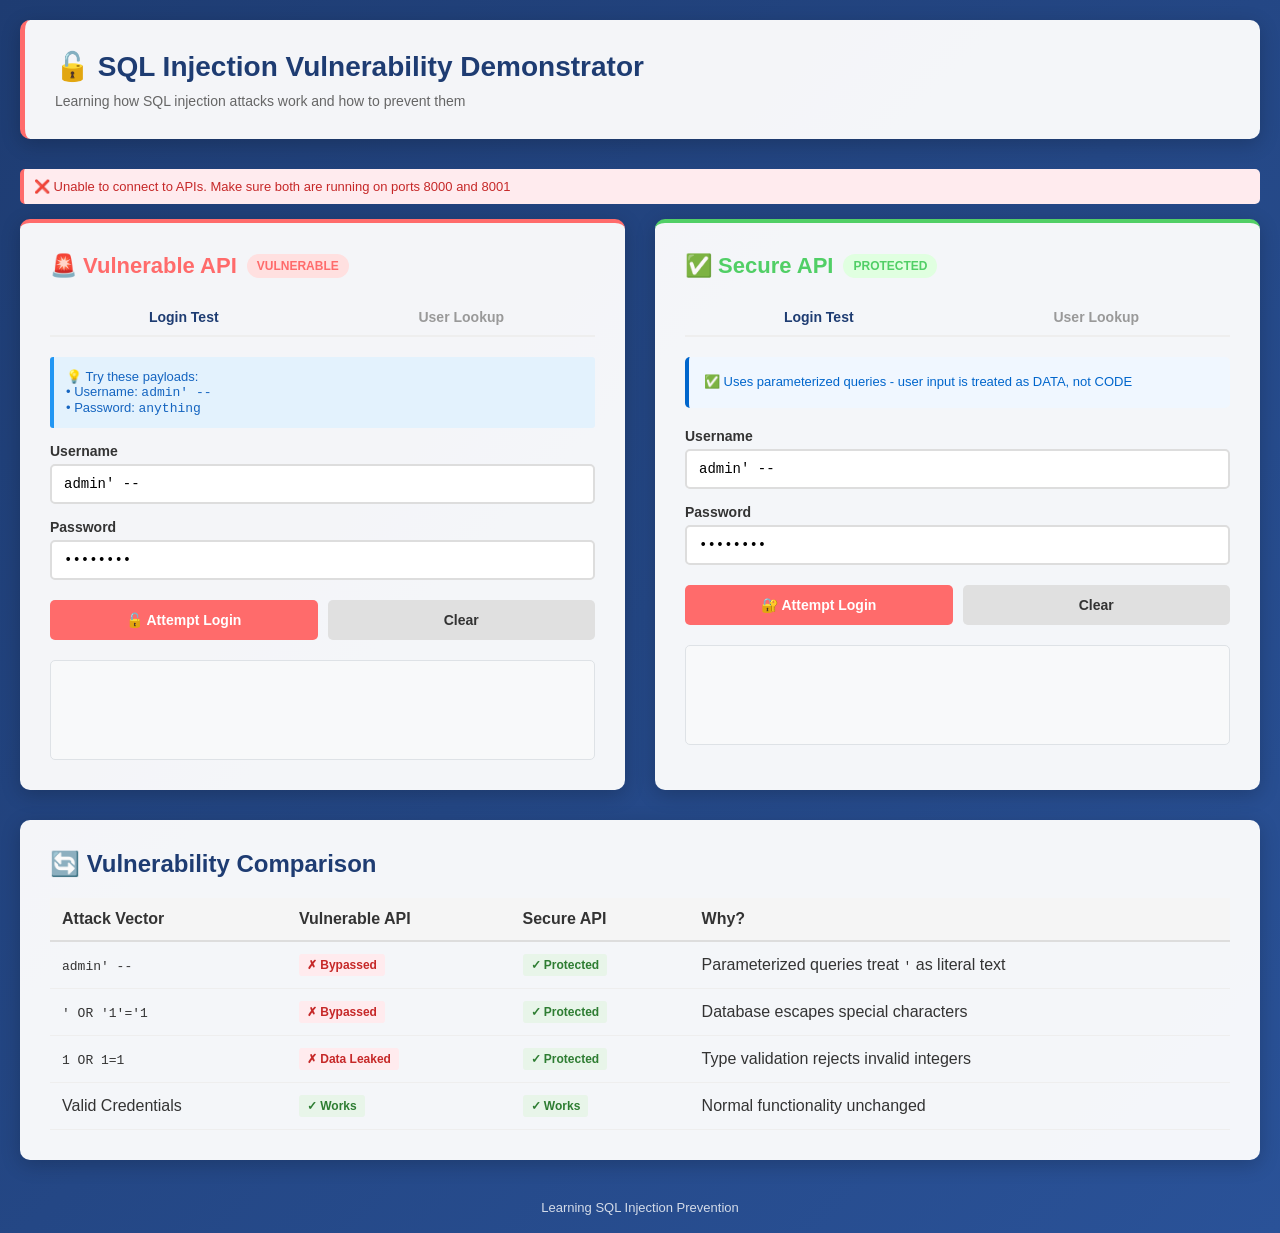
==== index.html @ 81f7cab9 "Refactor: Renaming frontend.html to index.html for Vercel deployment" ====
<!DOCTYPE html>
<html lang="en">
<head>
    <meta charset="UTF-8">
    <meta name="viewport" content="width=device-width, initial-scale=1.0">
    <title>SQL Injection Vulnerability Demonstrator</title>
    <script src="frontend.js"></script>
    <link rel="stylesheet" href="frontend.css">
    
</head>
<body>
    <div class="container">
        <header>
            <h1>🔓 SQL Injection Vulnerability Demonstrator</h1>
            <p>Learning how SQL injection attacks work and how to prevent them</p>
           
        </header>

        <div id="status" class="status disconnected">
            Checking API connection...
        </div>

        <div class="main-content">
            <!-- VULNERABLE API PANEL -->
            <div class="panel vulnerable">
                <h2>
                    🚨 Vulnerable API
                    <span class="badge vulnerable">VULNERABLE</span>
                </h2>
                
                <div class="tabs">
                    <button class="tab active" onclick="switchTab(event, 'vuln-login')">Login Test</button>
                    <button class="tab" onclick="switchTab(event, 'vuln-lookup')">User Lookup</button>
                </div>

                <!-- LOGIN TEST TAB -->
                <div id="vuln-login" class="tab-content active">
                    <div class="attack-info">
                        💡 Try these payloads:<br>
                        • Username: <code>admin' --</code><br>
                        • Password: <code>anything</code>
                    </div>

                    <form onsubmit="exploitVulnerableLogin(event)">
                        <div class="form-group">
                            <label>Username</label>
                            <input type="text" id="vuln-username" placeholder="Try: admin' --" value="admin' --">
                        </div>

                        <div class="form-group">
                            <label>Password</label>
                            <input type="password" id="vuln-password" placeholder="Try: anything" value="anything">
                        </div>

                        <div class="button-group">
                            <button type="submit" class="attack-btn">🔓 Attempt Login</button>
                            <button type="button" class="clear-btn" onclick="clearVulnLogin()">Clear</button>
                        </div>
                    </form>

                    <div id="vuln-login-query" class="query-display" style="display:none;"></div>
                    <div id="vuln-login-result" class="result-box"></div>
                </div>

                <!-- USER LOOKUP TAB -->
                <div id="vuln-lookup" class="tab-content">
                    <div class="attack-info">
                        💡 Try these payloads:<br>
                        • User ID: <code>1 OR 1=1</code><br>
                        • This returns ALL users instead of one
                    </div>

                    <form onsubmit="exploitVulnerableLookup(event)">
                        <div class="form-group">
                            <label>User ID</label>
                            <input type="text" id="vuln-userid" placeholder="Try: 1 OR 1=1" value="1 OR 1=1">
                        </div>

                        <div class="button-group">
                            <button type="submit" class="attack-btn">🔓 Lookup Users</button>
                            <button type="button" class="clear-btn" onclick="clearVulnLookup()">Clear</button>
                        </div>
                    </form>

                    <div id="vuln-lookup-query" class="query-display" style="display:none;"></div>
                    <div id="vuln-lookup-result" class="result-box"></div>
                </div>
            </div>

            <!-- SECURE API PANEL -->
            <div class="panel secure">
                <h2>
                    ✅ Secure API
                    <span class="badge secure">PROTECTED</span>
                </h2>
                
                <div class="tabs">
                    <button class="tab active" onclick="switchTab(event, 'sec-login')">Login Test</button>
                    <button class="tab" onclick="switchTab(event, 'sec-lookup')">User Lookup</button>
                </div>

                <!-- LOGIN TEST TAB -->
                <div id="sec-login" class="tab-content active">
                    <div class="explanation">
                        ✅ Uses parameterized queries - user input is treated as DATA, not CODE
                    </div>

                    <form onsubmit="exploitSecureLogin(event)">
                        <div class="form-group">
                            <label>Username</label>
                            <input type="text" id="sec-username" placeholder="Try: admin' --" value="admin' --">
                        </div>

                        <div class="form-group">
                            <label>Password</label>
                            <input type="password" id="sec-password" placeholder="Try: anything" value="anything">
                        </div>

                        <div class="button-group">
                            <button type="submit" class="attack-btn">🔐 Attempt Login</button>
                            <button type="button" class="clear-btn" onclick="clearSecLogin()">Clear</button>
                        </div>
                    </form>

                    <div id="sec-login-query" class="query-display" style="display:none;"></div>
                    <div id="sec-login-result" class="result-box"></div>
                </div>

                <!-- USER LOOKUP TAB -->
                <div id="sec-lookup" class="tab-content">
                    <div class="explanation">
                        ✅ Type validation + Parameterized queries - attacks are rejected
                    </div>

                    <form onsubmit="exploitSecureLookup(event)">
                        <div class="form-group">
                            <label>User ID</label>
                            <input type="text" id="sec-userid" placeholder="Try: 1 OR 1=1" value="1 OR 1=1">
                        </div>

                        <div class="button-group">
                            <button type="submit" class="attack-btn">🔐 Lookup Users</button>
                            <button type="button" class="clear-btn" onclick="clearSecLookup()">Clear</button>
                        </div>
                    </form>

                    <div id="sec-lookup-query" class="query-display" style="display:none;"></div>
                    <div id="sec-lookup-result" class="result-box"></div>
                </div>
            </div>
        </div>

        <!-- COMPARISON TABLE -->
        <div class="comparison">
            <h2>🔄 Vulnerability Comparison</h2>
            <table class="comparison-table">
                <thead>
                    <tr>
                        <th>Attack Vector</th>
                        <th>Vulnerable API</th>
                        <th>Secure API</th>
                        <th>Why?</th>
                    </tr>
                </thead>
                <tbody>
                    <tr>
                        <td><code>admin' --</code></td>
                        <td><span class="status-badge error">✗ Bypassed</span></td>
                        <td><span class="status-badge success">✓ Protected</span></td>
                        <td>Parameterized queries treat <code>'</code> as literal text</td>
                    </tr>
                    <tr>
                        <td><code>' OR '1'='1</code></td>
                        <td><span class="status-badge error">✗ Bypassed</span></td>
                        <td><span class="status-badge success">✓ Protected</span></td>
                        <td>Database escapes special characters</td>
                    </tr>
                    <tr>
                        <td><code>1 OR 1=1</code></td>
                        <td><span class="status-badge error">✗ Data Leaked</span></td>
                        <td><span class="status-badge success">✓ Protected</span></td>
                        <td>Type validation rejects invalid integers</td>
                    </tr>
                    <tr>
                        <td>Valid Credentials</td>
                        <td><span class="status-badge success">✓ Works</span></td>
                        <td><span class="status-badge success">✓ Works</span></td>
                        <td>Normal functionality unchanged</td>
                    </tr>
                </tbody>
            </table>
        </div>

        <div class="footer">
            <p>Learning SQL Injection Prevention</p>
        </div>
    </div>


</body>
</html>
---- frontend.css ----
* { 
            margin: 0;
            padding: 0;
            box-sizing: border-box;
        }

        body {
            font-family: 'Segoe UI', Tahoma, Geneva, Verdana, sans-serif;
            background: linear-gradient(135deg, #1e3c72 0%, #2a5298 100%);
            min-height: 100vh;
            padding: 20px;
            color: #333;
        }

        .container {
            max-width: 1400px;
            margin: 0 auto;
        }

        header {
            background: rgba(255, 255, 255, 0.95);
            padding: 30px;
            border-radius: 10px;
            margin-bottom: 30px;
            box-shadow: 0 5px 20px rgba(0, 0, 0, 0.2);
            border-left: 5px solid #ff6b6b;
        }

        header h1 {
            color: #1e3c72;
            margin-bottom: 10px;
            font-size: 28px;
        }

        header p {
            color: #666;
            font-size: 14px;
        }

        .warning {
            background: #fff3cd;
            border: 1px solid #ffeaa7;
            padding: 15px;
            border-radius: 5px;
            margin-top: 15px;
            color: #856404;
            font-size: 13px;
        }

        .main-content {
            display: grid;
            grid-template-columns: 1fr 1fr;
            gap: 30px;
            margin-bottom: 30px;
        }

        .panel {
            background: rgba(255, 255, 255, 0.95);
            border-radius: 10px;
            padding: 30px;
            box-shadow: 0 5px 20px rgba(0, 0, 0, 0.2);
        }

        .panel.vulnerable {
            border-top: 4px solid #ff6b6b;
        }

        .panel.secure {
            border-top: 4px solid #51cf66;
        }

        .panel h2 {
            margin-bottom: 20px;
            font-size: 22px;
            display: flex;
            align-items: center;
            gap: 10px;
        }

        .panel.vulnerable h2 {
            color: #ff6b6b;
        }

        .panel.secure h2 {
            color: #51cf66;
        }

        .badge {
            display: inline-block;
            padding: 5px 10px;
            border-radius: 20px;
            font-size: 12px;
            font-weight: bold;
        }

        .badge.vulnerable {
            background: #ffe0e0;
            color: #ff6b6b;
        }

        .badge.secure {
            background: #e0ffe0;
            color: #51cf66;
        }

        .form-group {
            margin-bottom: 15px;
        }

        label {
            display: block;
            margin-bottom: 5px;
            font-weight: 600;
            color: #333;
            font-size: 14px;
        }

        input {
            width: 100%;
            padding: 10px 12px;
            border: 2px solid #ddd;
            border-radius: 5px;
            font-size: 14px;
            font-family: 'Courier New', monospace;
            transition: border-color 0.3s;
        }

        input:focus {
            outline: none;
            border-color: #1e3c72;
            box-shadow: 0 0 0 3px rgba(30, 60, 114, 0.1);
        }

        .button-group {
            display: flex;
            gap: 10px;
            margin-top: 20px;
        }

        button {
            flex: 1;
            padding: 12px;
            border: none;
            border-radius: 5px;
            font-weight: 600;
            cursor: pointer;
            font-size: 14px;
            transition: all 0.3s;
        }

        button.attack-btn {
            background: #ff6b6b;
            color: white;
        }

        button.attack-btn:hover {
            background: #ff5252;
            transform: translateY(-2px);
            box-shadow: 0 5px 15px rgba(255, 107, 107, 0.4);
        }

        button.clear-btn {
            background: #e0e0e0;
            color: #333;
        }

        button.clear-btn:hover {
            background: #d0d0d0;
        }

        .result-box {
            background: #f8f9fa;
            border: 1px solid #dee2e6;
            border-radius: 5px;
            padding: 15px;
            margin-top: 20px;
            min-height: 100px;
            max-height: 300px;
            overflow-y: auto;
            font-size: 13px;
            font-family: 'Courier New', monospace;
        }

        .result-box.success {
            background: #e8f5e9;
            border-color: #51cf66;
            color: #2e7d32;
        }

        .result-box.error {
            background: #ffebee;
            border-color: #ff6b6b;
            color: #c62828;
        }

        .result-box.pending {
            background: #fff3e0;
            border-color: #ffb74d;
            color: #e65100;
        }

        .query-display {
            background: #263238;
            color: #aed581;
            padding: 15px;
            border-radius: 5px;
            margin: 15px 0;
            overflow-x: auto;
            font-size: 12px;
            font-family: 'Courier New', monospace;
            line-height: 1.5;
        }

        .tabs {
            display: flex;
            gap: 10px;
            margin-bottom: 20px;
            border-bottom: 2px solid #eee;
        }

        .tab {
            padding: 10px 15px;
            cursor: pointer;
            border-bottom: 3px solid transparent;
            font-weight: 600;
            color: #999;
            transition: all 0.3s;
            background: none;
            border: none;
            font-size: 14px;
        }

        .tab.active {
            color: #1e3c72;
            border-bottom-color: #1e3c72;
        }

        .tab-content {
            display: none;
        }

        .tab-content.active {
            display: block;
        }

        .attack-info {
            background: #e3f2fd;
            border-left: 4px solid #2196f3;
            padding: 12px;
            margin: 15px 0;
            border-radius: 3px;
            color: #1565c0;
            font-size: 13px;
        }

        .comparison {
            background: rgba(255, 255, 255, 0.95);
            border-radius: 10px;
            padding: 30px;
            box-shadow: 0 5px 20px rgba(0, 0, 0, 0.2);
            margin-top: 30px;
        }

        .comparison h2 {
            color: #1e3c72;
            margin-bottom: 20px;
        }

        .comparison-table {
            width: 100%;
            border-collapse: collapse;
        }

        .comparison-table th {
            background: #f5f5f5;
            padding: 12px;
            text-align: left;
            font-weight: 600;
            border-bottom: 2px solid #ddd;
            color: #333;
        }

        .comparison-table td {
            padding: 12px;
            border-bottom: 1px solid #eee;
        }

        .comparison-table tr:hover {
            background: #f9f9f9;
        }

        .status-badge {
            display: inline-block;
            padding: 4px 8px;
            border-radius: 3px;
            font-size: 12px;
            font-weight: bold;
        }

        .status-badge.success {
            background: #e8f5e9;
            color: #2e7d32;
        }

        .status-badge.error {
            background: #ffebee;
            color: #c62828;
        }

        .loading {
            display: inline-block;
            width: 15px;
            height: 15px;
            border: 3px solid #f3f3f3;
            border-top: 3px solid #1e3c72;
            border-radius: 50%;
            animation: spin 1s linear infinite;
        }

        @keyframes spin {
            0% { transform: rotate(0deg); }
            100% { transform: rotate(360deg); }
        }

        .explanation {
            background: #f0f7ff;
            border-left: 4px solid #0066cc;
            padding: 15px;
            margin: 20px 0;
            border-radius: 5px;
            font-size: 13px;
            color: #0066cc;
            line-height: 1.6;
        }

        @media (max-width: 1024px) {
            .main-content {
                grid-template-columns: 1fr;
            }
        }

        .footer {
            text-align: center;
            color: rgba(255, 255, 255, 0.8);
            margin-top: 40px;
            font-size: 13px;
        }

        .status {
            padding: 10px;
            border-radius: 5px;
            margin-bottom: 15px;
            font-size: 13px;
        }

        .status.connected {
            background: #e8f5e9;
            color: #2e7d32;
            border-left: 4px solid #51cf66;
        }

        .status.disconnected {
            background: #ffebee;
            color: #c62828;
            border-left: 4px solid #ff6b6b;
        }
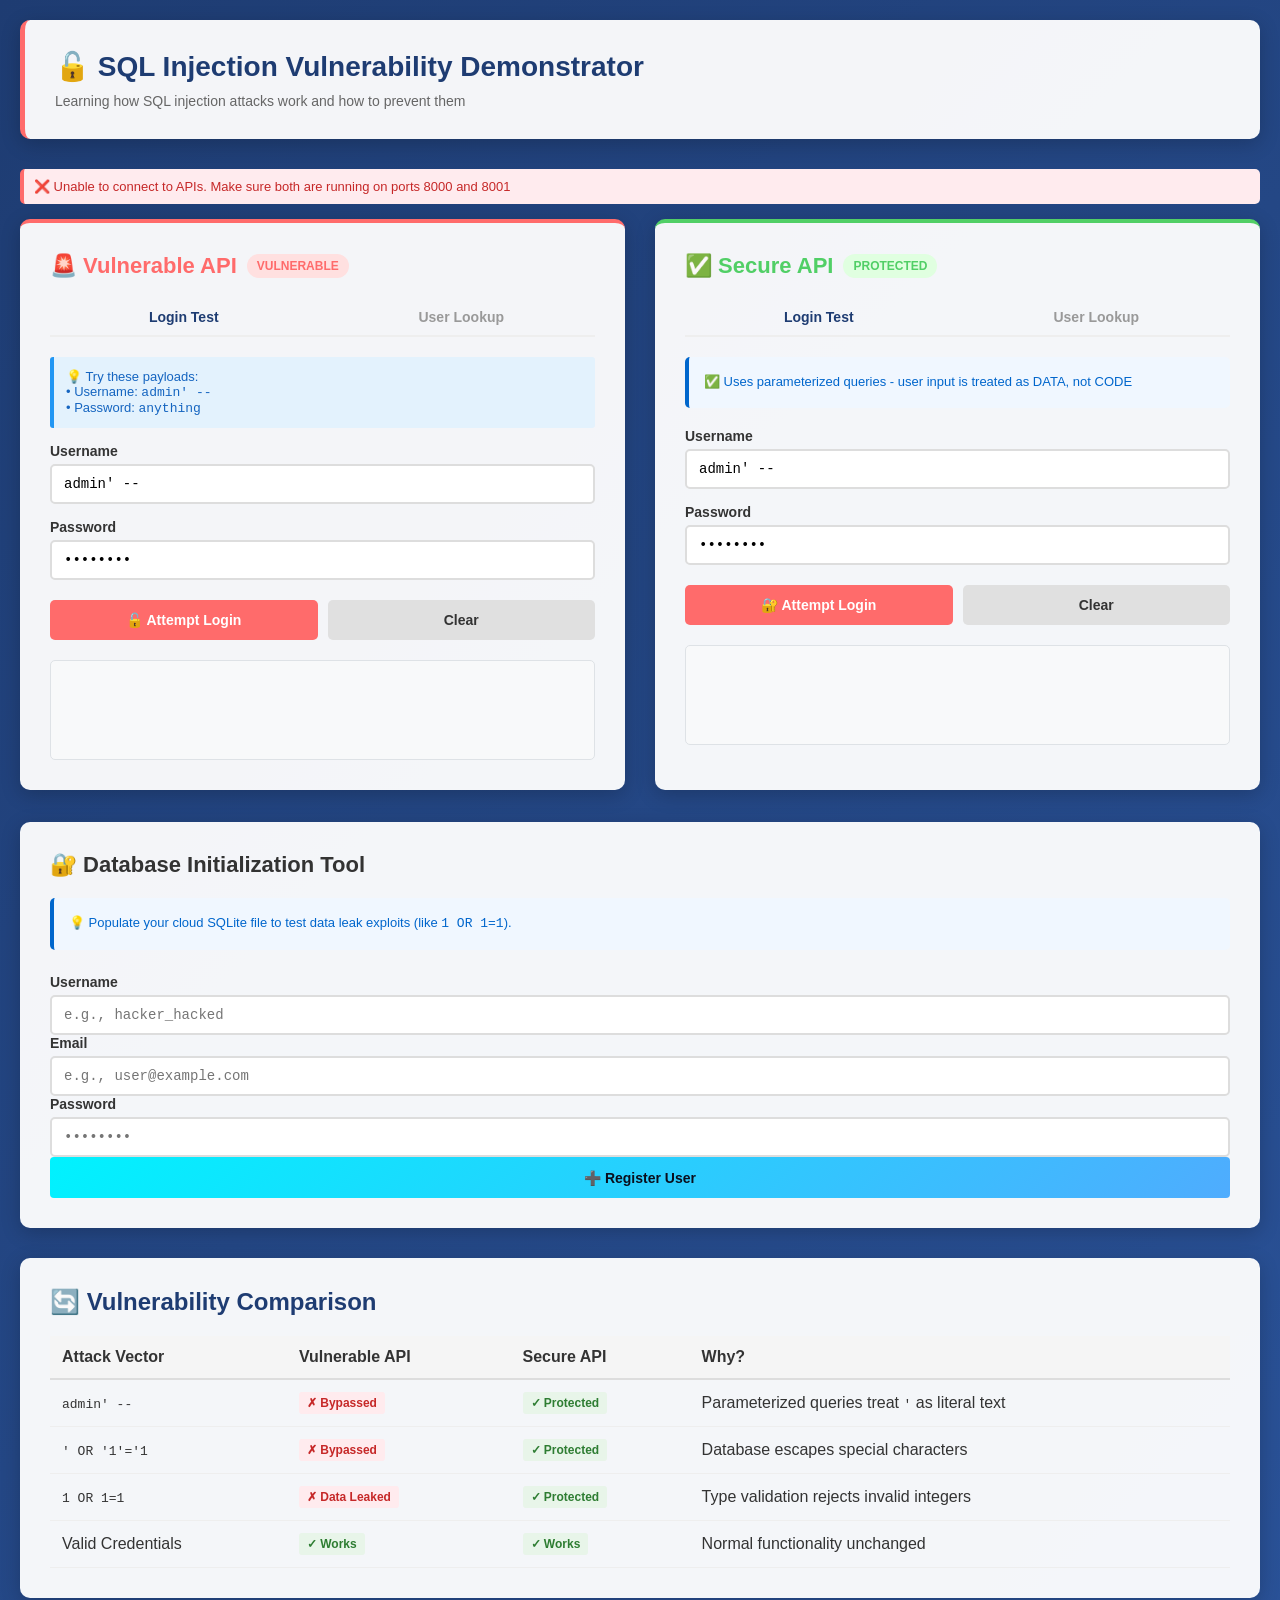
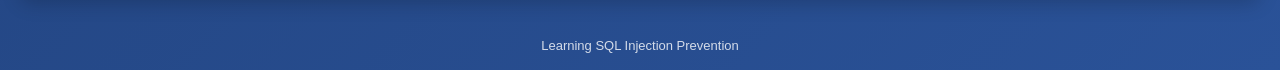
==== commit 44f4e79f: "UI: Adding a database initialization panel and JavaScript registration handler" ====
--- a/index.html
+++ b/index.html
@@ -150,6 +150,36 @@
             </div>
         </div>
 
+        <div class="panel system-setup" style="margin-top: 2rem; max-width: 100%;">
+            <h2>🔐 Database Initialization Tool</h2>
+            <div class="explanation" style="margin-bottom: 1.5rem;">
+                💡 Populate your cloud SQLite file to test data leak exploits (like <code>1 OR 1=1</code>).
+            </div>
+            
+            <form onsubmit="registerUser(event)" style="display: grid; grid-template-columns: repeat(auto-fit, minmax(200px, 1fr)) gap(1rem); align-items: end;">
+                <div class="form-group" style="margin-bottom: 0;">
+                    <label>Username</label>
+                    <input type="text" id="reg-username" placeholder="e.g., hacker_hacked" required style="width: 100%;">
+                </div>
+                <div class="form-group" style="margin-bottom: 0;">
+                    <label>Email</label>
+                    <input type="email" id="reg-email" placeholder="e.g., user@example.com" required style="width: 100%;">
+                </div>
+                <div class="form-group" style="margin-bottom: 0;">
+                    <label>Password</label>
+                    <input type="password" id="reg-password" placeholder="••••••••" required style="width: 100%;">
+                </div>
+                <div>
+                    <button type="submit" class="attack-btn" style="background: linear-gradient(135deg, #00f2fe 0%, #4facfe 100%); color: #0a0f1d; border: none; font-weight: bold; padding: 0.8rem 1.5rem; border-radius: 4px; cursor: pointer; width: 100%;">
+                        ➕ Register User
+                    </button>
+                </div>
+            </form>
+            <div id="reg-result" class="result-box" style="margin-top: 1.5rem; display: none;"></div>
+        </div>
+
+
+
         <!-- COMPARISON TABLE -->
         <div class="comparison">
             <h2>🔄 Vulnerability Comparison</h2>
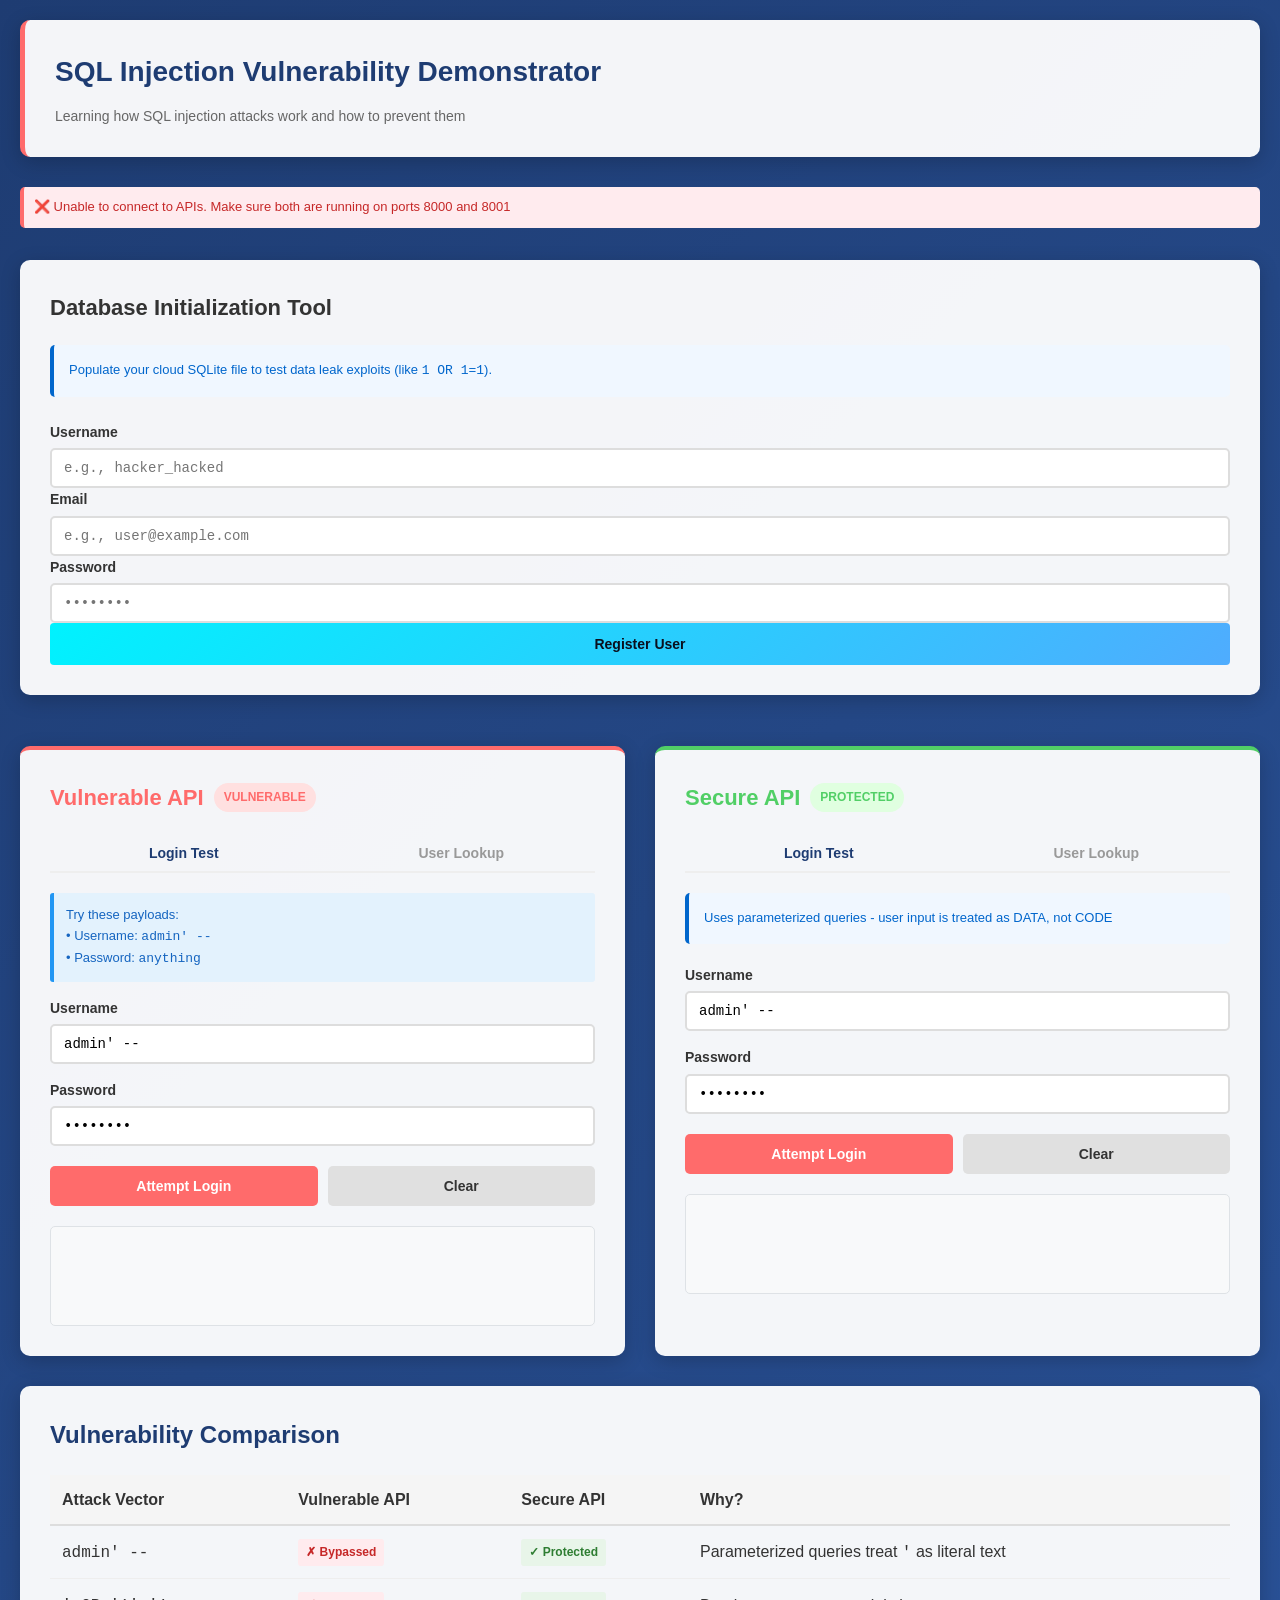
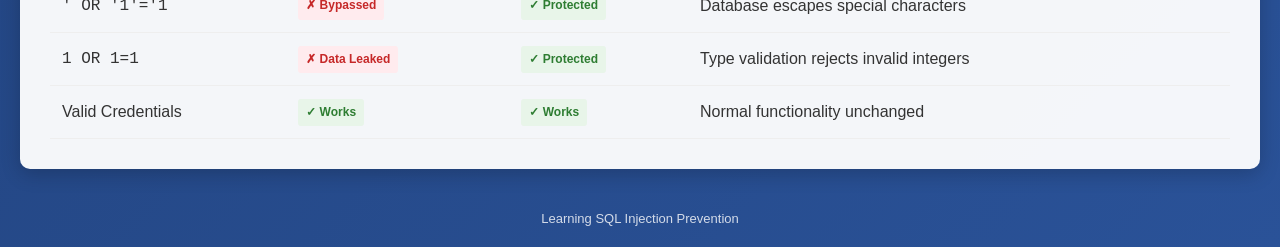
==== commit bd6e6a23: "Feature: Restructure of the HTML document" ====
--- a/index.html
+++ b/index.html
@@ -11,7 +11,7 @@
 <body>
     <div class="container">
         <header>
-            <h1>🔓 SQL Injection Vulnerability Demonstrator</h1>
+            <h1>SQL Injection Vulnerability Demonstrator</h1>
             <p>Learning how SQL injection attacks work and how to prevent them</p>
            
         </header>
@@ -19,12 +19,45 @@
         <div id="status" class="status disconnected">
             Checking API connection...
         </div>
+
+
+        <div class="panel system-setup" style="margin-top: 2rem; max-width: 100%;">
+            <h2>Database Initialization Tool</h2>
+            <div class="explanation" style="margin-bottom: 1.5rem;">
+                Populate your cloud SQLite file to test data leak exploits (like <code>1 OR 1=1</code>).
+            </div>
+            
+            <form onsubmit="registerUser(event)" style="display: grid; grid-template-columns: repeat(auto-fit, minmax(200px, 1fr)) gap(1rem); align-items: end;">
+                <div class="form-group" style="margin-bottom: 0;">
+                    <label>Username</label>
+                    <input type="text" id="reg-username" placeholder="e.g., hacker_hacked" required style="width: 100%;">
+                </div>
+                <div class="form-group" style="margin-bottom: 0;">
+                    <label>Email</label>
+                    <input type="email" id="reg-email" placeholder="e.g., user@example.com" required style="width: 100%;">
+                </div>
+                <div class="form-group" style="margin-bottom: 0;">
+                    <label>Password</label>
+                    <input type="password" id="reg-password" placeholder="••••••••" required style="width: 100%;">
+                </div>
+                <div>
+                    <button type="submit" class="attack-btn" style="background: linear-gradient(135deg, #00f2fe 0%, #4facfe 100%); color: #0a0f1d; border: none; font-weight: bold; padding: 0.8rem 1.5rem; border-radius: 4px; cursor: pointer; width: 100%;">
+                         Register User
+                    </button>
+                </div>
+            </form>
+            <div id="reg-result" class="result-box" style="margin-top: 1.5rem; display: none;"></div>
+        </div>
+
+        <br><br>
+
+
 
         <div class="main-content">
             <!-- VULNERABLE API PANEL -->
             <div class="panel vulnerable">
                 <h2>
-                    🚨 Vulnerable API
+                    Vulnerable API
                     <span class="badge vulnerable">VULNERABLE</span>
                 </h2>
                 
@@ -36,7 +69,7 @@
                 <!-- LOGIN TEST TAB -->
                 <div id="vuln-login" class="tab-content active">
                     <div class="attack-info">
-                        💡 Try these payloads:<br>
+                        Try these payloads:<br>
                         • Username: <code>admin' --</code><br>
                         • Password: <code>anything</code>
                     </div>
@@ -53,7 +86,7 @@
                         </div>
 
                         <div class="button-group">
-                            <button type="submit" class="attack-btn">🔓 Attempt Login</button>
+                            <button type="submit" class="attack-btn">Attempt Login</button>
                             <button type="button" class="clear-btn" onclick="clearVulnLogin()">Clear</button>
                         </div>
                     </form>
@@ -65,7 +98,7 @@
                 <!-- USER LOOKUP TAB -->
                 <div id="vuln-lookup" class="tab-content">
                     <div class="attack-info">
-                        💡 Try these payloads:<br>
+                         Try these payloads:<br>
                         • User ID: <code>1 OR 1=1</code><br>
                         • This returns ALL users instead of one
                     </div>
@@ -77,7 +110,7 @@
                         </div>
 
                         <div class="button-group">
-                            <button type="submit" class="attack-btn">🔓 Lookup Users</button>
+                            <button type="submit" class="attack-btn">Lookup Users</button>
                             <button type="button" class="clear-btn" onclick="clearVulnLookup()">Clear</button>
                         </div>
                     </form>
@@ -90,7 +123,7 @@
             <!-- SECURE API PANEL -->
             <div class="panel secure">
                 <h2>
-                    ✅ Secure API
+                    Secure API
                     <span class="badge secure">PROTECTED</span>
                 </h2>
                 
@@ -102,7 +135,7 @@
                 <!-- LOGIN TEST TAB -->
                 <div id="sec-login" class="tab-content active">
                     <div class="explanation">
-                        ✅ Uses parameterized queries - user input is treated as DATA, not CODE
+                        Uses parameterized queries - user input is treated as DATA, not CODE
                     </div>
 
                     <form onsubmit="exploitSecureLogin(event)">
@@ -117,7 +150,7 @@
                         </div>
 
                         <div class="button-group">
-                            <button type="submit" class="attack-btn">🔐 Attempt Login</button>
+                            <button type="submit" class="attack-btn">Attempt Login</button>
                             <button type="button" class="clear-btn" onclick="clearSecLogin()">Clear</button>
                         </div>
                     </form>
@@ -129,7 +162,7 @@
                 <!-- USER LOOKUP TAB -->
                 <div id="sec-lookup" class="tab-content">
                     <div class="explanation">
-                        ✅ Type validation + Parameterized queries - attacks are rejected
+                        Type validation + Parameterized queries - attacks are rejected
                     </div>
 
                     <form onsubmit="exploitSecureLookup(event)">
@@ -139,7 +172,7 @@
                         </div>
 
                         <div class="button-group">
-                            <button type="submit" class="attack-btn">🔐 Lookup Users</button>
+                            <button type="submit" class="attack-btn">Lookup Users</button>
                             <button type="button" class="clear-btn" onclick="clearSecLookup()">Clear</button>
                         </div>
                     </form>
@@ -150,39 +183,12 @@
             </div>
         </div>
 
-        <div class="panel system-setup" style="margin-top: 2rem; max-width: 100%;">
-            <h2>🔐 Database Initialization Tool</h2>
-            <div class="explanation" style="margin-bottom: 1.5rem;">
-                💡 Populate your cloud SQLite file to test data leak exploits (like <code>1 OR 1=1</code>).
-            </div>
-            
-            <form onsubmit="registerUser(event)" style="display: grid; grid-template-columns: repeat(auto-fit, minmax(200px, 1fr)) gap(1rem); align-items: end;">
-                <div class="form-group" style="margin-bottom: 0;">
-                    <label>Username</label>
-                    <input type="text" id="reg-username" placeholder="e.g., hacker_hacked" required style="width: 100%;">
-                </div>
-                <div class="form-group" style="margin-bottom: 0;">
-                    <label>Email</label>
-                    <input type="email" id="reg-email" placeholder="e.g., user@example.com" required style="width: 100%;">
-                </div>
-                <div class="form-group" style="margin-bottom: 0;">
-                    <label>Password</label>
-                    <input type="password" id="reg-password" placeholder="••••••••" required style="width: 100%;">
-                </div>
-                <div>
-                    <button type="submit" class="attack-btn" style="background: linear-gradient(135deg, #00f2fe 0%, #4facfe 100%); color: #0a0f1d; border: none; font-weight: bold; padding: 0.8rem 1.5rem; border-radius: 4px; cursor: pointer; width: 100%;">
-                        ➕ Register User
-                    </button>
-                </div>
-            </form>
-            <div id="reg-result" class="result-box" style="margin-top: 1.5rem; display: none;"></div>
-        </div>
 
 
 
         <!-- COMPARISON TABLE -->
         <div class="comparison">
-            <h2>🔄 Vulnerability Comparison</h2>
+            <h2>Vulnerability Comparison</h2>
             <table class="comparison-table">
                 <thead>
                     <tr>
--- a/frontend.css
+++ b/frontend.css
@@ -10,6 +10,9 @@
             min-height: 100vh;
             padding: 20px;
             color: #333;
+            font-size: 16px;
+            line-height: 1.6;
+            overflow-x: hidden;
         }
 
         .container {
@@ -24,7 +27,12 @@
             margin-bottom: 30px;
             box-shadow: 0 5px 20px rgba(0, 0, 0, 0.2);
             border-left: 5px solid #ff6b6b;
-        }
+            overflow: hidden;
+            position: relative;
+            z-index: 1;
+        }
+
+        
 
         header h1 {
             color: #1e3c72;
